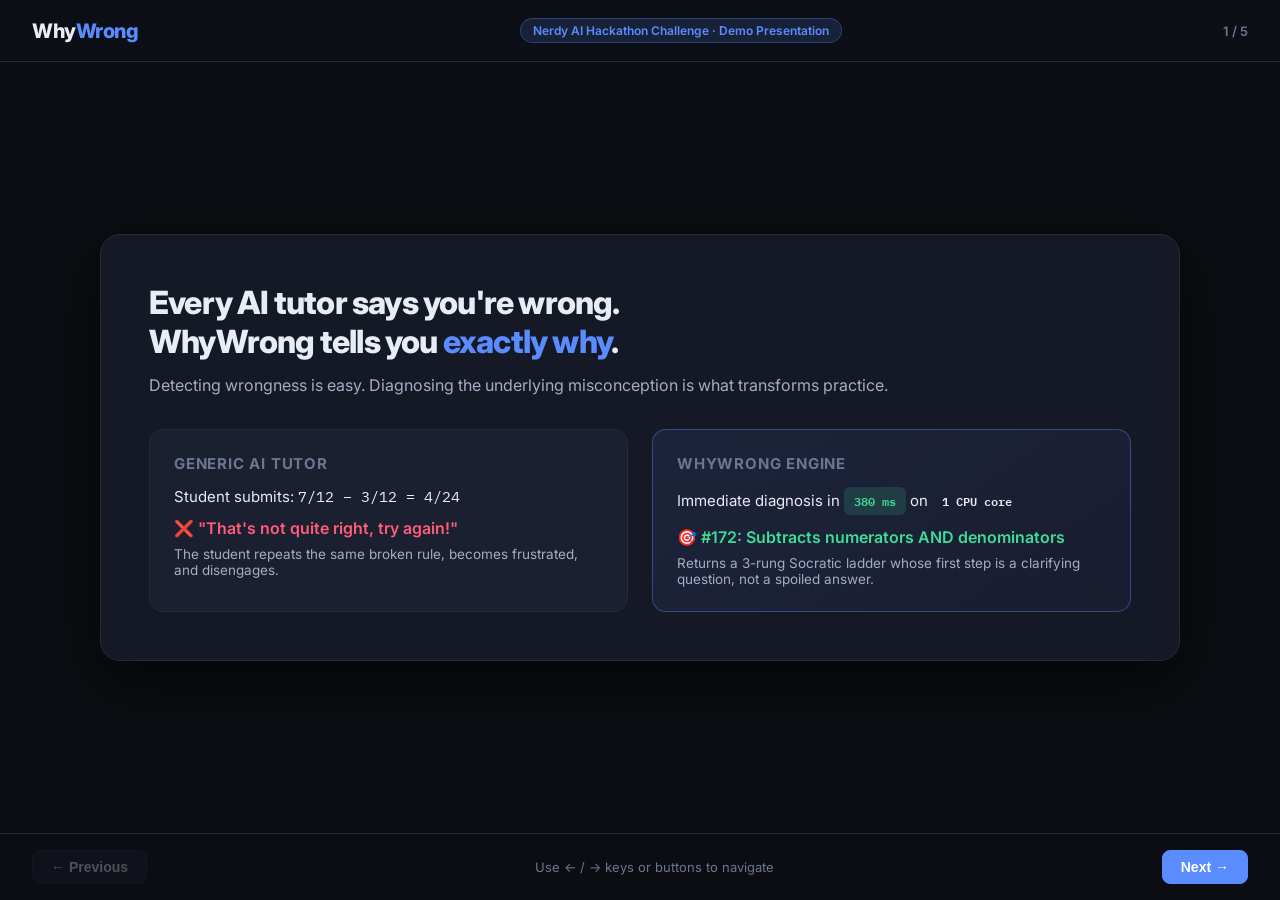
==== submission/slides.html @ 695586fb "feat: Initial release of WhyWrong for Nerdy AI Hackathon" ====
<!doctype html>
<html lang="en">
<head>
<meta charset="utf-8">
<meta name="viewport" content="width=device-width,initial-scale=1">
<title>WhyWrong — Presentation Deck (Nerdy AI Hackathon)</title>
<link rel="stylesheet" href="https://fonts.googleapis.com/css2?family=Inter:wght@400;500;600;700;800&family=IBM+Plex+Mono:wght@400;600&display=swap">
<style>
:root {
  --bg: #0b0d12; --panel: #151925; --panel2: #1b2030; --line: #252b3d;
  --ink: #e8ecf5; --ink2: #a3adc4; --ink3: #6b7690;
  --accent: #5b8cff; --accent2: #7c5cff; --good: #3ddc97; --warn: #ffb545; --bad: #ff5c7a;
}
* { box-sizing: border-box; margin: 0; padding: 0; }
body {
  background: var(--bg); color: var(--ink); font-family: 'Inter', sans-serif;
  height: 100vh; overflow: hidden; display: flex; flex-direction: column;
}
header {
  padding: 18px 32px; border-bottom: 1px solid var(--line); display: flex;
  align-items: center; justify-content: space-between; background: rgba(14,17,24,0.8);
  backdrop-filter: blur(10px);
}
.brand { font-size: 20px; font-weight: 800; letter-spacing: -0.5px; }
.brand span { color: var(--accent); }
.badge {
  background: rgba(91,140,255,0.15); color: var(--accent); border: 1px solid rgba(91,140,255,0.3);
  padding: 4px 12px; border-radius: 20px; font-size: 12px; font-weight: 600;
}
.slide-container {
  flex: 1; display: flex; align-items: center; justify-content: center; padding: 30px;
}
.slide {
  display: none; width: 100%; max-width: 1080px; background: var(--panel);
  border: 1px solid var(--line); border-radius: 20px; padding: 48px;
  box-shadow: 0 20px 60px rgba(0,0,0,0.5); animation: fade 0.3s ease;
}
.slide.active { display: block; }
@keyframes fade { from { opacity: 0; transform: translateY(8px); } to { opacity: 1; transform: none; } }
h2 { font-size: 32px; font-weight: 800; letter-spacing: -0.8px; margin-bottom: 12px; }
.sub { font-size: 16px; color: var(--ink2); margin-bottom: 32px; line-height: 1.5; }
.grid-2 { display: grid; grid-template-columns: 1fr 1fr; gap: 24px; }
.grid-3 { display: grid; grid-template-columns: repeat(3, 1fr); gap: 20px; }
.card { background: var(--panel2); border: 1px solid var(--line); border-radius: 14px; padding: 24px; }
.card.highlight { border-color: rgba(91,140,255,0.4); background: linear-gradient(145deg, rgba(91,140,255,0.1), rgba(124,92,255,0.05)); }
.card h3 { font-size: 15px; text-transform: uppercase; letter-spacing: 0.8px; color: var(--ink3); margin-bottom: 14px; font-weight: 700; }
.stat-val { font-size: 40px; font-weight: 800; font-family: 'IBM Plex Mono', monospace; color: var(--accent); margin-bottom: 6px; }
.stat-label { font-size: 13px; color: var(--ink2); }
.pill { display: inline-block; padding: 4px 10px; border-radius: 6px; font-size: 12px; font-weight: 600; font-family: 'IBM Plex Mono', monospace; }
.pill.good { background: rgba(61,220,151,0.15); color: var(--good); }
.pill.warn { background: rgba(255,181,69,0.15); color: var(--warn); }
.pill.bad { background: rgba(255,92,122,0.15); color: var(--bad); }
footer {
  padding: 16px 32px; border-top: 1px solid var(--line); display: flex;
  align-items: center; justify-content: space-between; background: var(--bg);
}
.nav-btn {
  background: var(--panel2); border: 1px solid var(--line); color: var(--ink);
  padding: 8px 18px; border-radius: 8px; font-size: 14px; font-weight: 600;
  cursor: pointer; transition: 0.15s;
}
.nav-btn:hover { background: var(--line); }
.nav-btn.primary { background: var(--accent); border-color: var(--accent); color: #fff; }
.nav-btn:disabled { opacity: 0.3; cursor: not-allowed; }
.mono { font-family: 'IBM Plex Mono', monospace; }
</style>
</head>
<body>

<header>
  <div class="brand">Why<span>Wrong</span></div>
  <span class="badge">Nerdy AI Hackathon Challenge · Demo Presentation</span>
  <div id="slide-num" style="color:var(--ink3); font-size:13px; font-weight:600;">1 / 5</div>
</header>

<div class="slide-container">

  <!-- SLIDE 1 -->
  <div class="slide active" id="s1">
    <h2>Every AI tutor says you're wrong.<br>WhyWrong tells you <span style="color:var(--accent)">exactly why</span>.</h2>
    <p class="sub">Detecting wrongness is easy. Diagnosing the underlying misconception is what transforms practice.</p>
    <div class="grid-2">
      <div class="card">
        <h3>Generic AI Tutor</h3>
        <p style="font-size:15px; margin-bottom:12px;">Student submits: <code class="mono">7/12 − 3/12 = 4/24</code></p>
        <p style="color:var(--bad); font-weight:600; margin-bottom:8px;">❌ "That's not quite right, try again!"</p>
        <p style="font-size:13.5px; color:var(--ink2);">The student repeats the same broken rule, becomes frustrated, and disengages.</p>
      </div>
      <div class="card highlight">
        <h3>WhyWrong Engine</h3>
        <p style="font-size:15px; margin-bottom:12px;">Immediate diagnosis in <span class="pill good">380 ms</span> on <span class="pill">1 CPU core</span></p>
        <p style="color:var(--good); font-weight:600; margin-bottom:8px;">🎯 #172: Subtracts numerators AND denominators</p>
        <p style="font-size:13.5px; color:var(--ink2);">Returns a 3-rung Socratic ladder whose first step is a clarifying question, not a spoiled answer.</p>
      </div>
    </div>
  </div>

  <!-- SLIDE 2 -->
  <div class="slide" id="s2">
    <h2>Three Surfaces, One Diagnostic Engine</h2>
    <p class="sub">Tailored intelligence for both student self-learning and live 1-on-1 tutor instruction.</p>
    <div class="grid-3">
      <div class="card">
        <h3>1. Student Practice</h3>
        <p style="font-size:14px; color:var(--ink2); margin-bottom:12px;">Immediate diagnosis upon error. Socratic hint ladder guides them without giving away the solution.</p>
        <span class="pill good">Confidence Scored</span>
      </div>
      <div class="card highlight">
        <h3>2. Tutor Session Intelligence</h3>
        <p style="font-size:14px; color:var(--ink2); margin-bottom:12px;">Collapses 6 distinct errors across 4 topics into <strong>one root cause</strong>, with a recommended opening question and check probes.</p>
        <span class="pill warn">Live Root-Cause Alert</span>
      </div>
      <div class="card">
        <h3>3. Adaptive Sequencing</h3>
        <p style="font-size:14px; color:var(--ink2); margin-bottom:12px;">Selects the next practice problem to specifically test whether that exact broken rule was cleared.</p>
        <span class="pill">Targeted Probing</span>
      </div>
    </div>
  </div>

  <!-- SLIDE 3 -->
  <div class="slide" id="s3">
    <h2>The Architecture: The Finite Taxonomy Bet</h2>
    <p class="sub">Heavy GPU training done offline once. Production is a fast, cheap CPU lookup.</p>
    <div class="grid-2">
      <div class="card">
        <h3>Offline Pipeline (Our A100s — Run Once)</h3>
        <ul style="font-size:13.5px; color:var(--ink2); line-height:1.7; padding-left:18px;">
          <li><strong>Synthetic Augmentation:</strong> Qwen2.5-7B generated 17,490 questions for 1,498 zero-shot misconceptions.</li>
          <li><strong>Retriever Fine-Tuning:</strong> BGE-small (33M) with hard-negative mining.</li>
          <li><strong>Teacher &amp; Distillation:</strong> 7B LoRA teacher &rarr; distilled into 22M MiniLM.</li>
          <li><strong>Explanation Precompute:</strong> Pre-stored Socratic ladders for all 2,587 misconceptions.</li>
        </ul>
      </div>
      <div class="card highlight">
        <h3>Production (1 CPU Core — Zero GPUs)</h3>
        <ul style="font-size:13.5px; color:var(--ink2); line-height:1.7; padding-left:18px;">
          <li><strong>Bi-Encoder INT8 ONNX:</strong> 2,587 &times; 384 matrix NumPy matmul (3.9 MB).</li>
          <li><strong>Cross-Encoder INT8 ONNX:</strong> Reranks top-25 down to top-1.</li>
          <li><strong>Primary-Key DB Lookup:</strong> SQLite fetches instant pedagogical hints.</li>
          <li><strong>FastAPI:</strong> Under 150 MB RAM, sub-400ms latency.</li>
        </ul>
      </div>
    </div>
  </div>

  <!-- SLIDE 4 -->
  <div class="slide" id="s4">
    <h2>Proven Benchmark &amp; 264× Cost Advantage</h2>
    <p class="sub">Evaluated on the frozen NeurIPS 2024 Eedi competition dataset (882 held-out test queries).</p>
    <div class="grid-3">
      <div class="card">
        <div class="stat-val">0.261</div>
        <div class="stat-label">MAP@25 Score (vs 0.153 Off-the-Shelf Baseline)</div>
      </div>
      <div class="card highlight">
        <div class="stat-val">264×</div>
        <div class="stat-label">Cheaper than Frontier LLM APIs ($0.002 vs $1.15 / 1k)</div>
      </div>
      <div class="card">
        <div class="stat-val">380 ms</div>
        <div class="stat-label">p50 CPU Latency (No GPU, No Cloud Network Lag)</div>
      </div>
    </div>
    <div class="card" style="margin-top:20px;">
      <p style="font-size:13.5px; color:var(--ink2); line-height:1.6;">
        <strong>The Key Insight:</strong> Frontier LLMs are too slow and expensive to evaluate in the live interactive hot path of every student response. WhyWrong runs the big model once in the kitchen — so serving is an instant, deterministic lookup at the table.
      </p>
    </div>
  </div>

  <!-- SLIDE 5 -->
  <div class="slide" id="s5">
    <h2>Honest Failure Analysis &amp; What's Next</h2>
    <p class="sub">A real engineering demo inspects where it fails — and how to fix it.</p>
    <div class="grid-2">
      <div class="card">
        <h3>Where It Fails Today</h3>
        <p style="font-size:13.5px; color:var(--ink2); line-height:1.6; margin-bottom:8px;">
          <strong>1. Missing Visuals:</strong> Questions requiring unrendered diagrams (e.g. tick marks on number lines).
        </p>
        <p style="font-size:13.5px; color:var(--ink2); line-height:1.6;">
          <strong>2. Ambiguous Distractors:</strong> Two misconceptions consistent with one student choice.
        </p>
      </div>
      <div class="card highlight">
        <h3>What We Build Next</h3>
        <p style="font-size:13.5px; color:var(--ink2); line-height:1.6; margin-bottom:8px;">
          <strong>Targeted Disambiguation:</strong> Rather than guess between near-twin labels, prompt the student with one diagnostic question.
        </p>
        <p style="font-size:13.5px; color:var(--ink2); line-height:1.6;">
          <strong>Beyond Math:</strong> Subject-agnostic taxonomy architecture applicable to science, grammar, and coding.
        </p>
      </div>
    </div>
  </div>

</div>

<footer>
  <button class="nav-btn" id="prev-btn" onclick="go(-1)">← Previous</button>
  <span style="font-size:13px; color:var(--ink3);">Use ← / → keys or buttons to navigate</span>
  <button class="nav-btn primary" id="next-btn" onclick="go(1)">Next →</button>
</footer>

<script>
let cur = 0;
const slides = document.querySelectorAll('.slide');
const total = slides.length;

function show(i) {
  slides[cur].classList.remove('active');
  cur = (i + total) % total;
  slides[cur].classList.add('active');
  document.getElementById('slide-num').textContent = `${cur + 1} / ${total}`;
  document.getElementById('prev-btn').disabled = (cur === 0);
  document.getElementById('next-btn').textContent = (cur === total - 1) ? 'Finish' : 'Next →';
}

function go(d) {
  if (cur + d >= 0 && cur + d < total) show(cur + d);
}

window.addEventListener('keydown', e => {
  if (e.key === 'ArrowRight' || e.key === ' ') go(1);
  if (e.key === 'ArrowLeft') go(-1);
});
show(0);
</script>
</body>
</html>
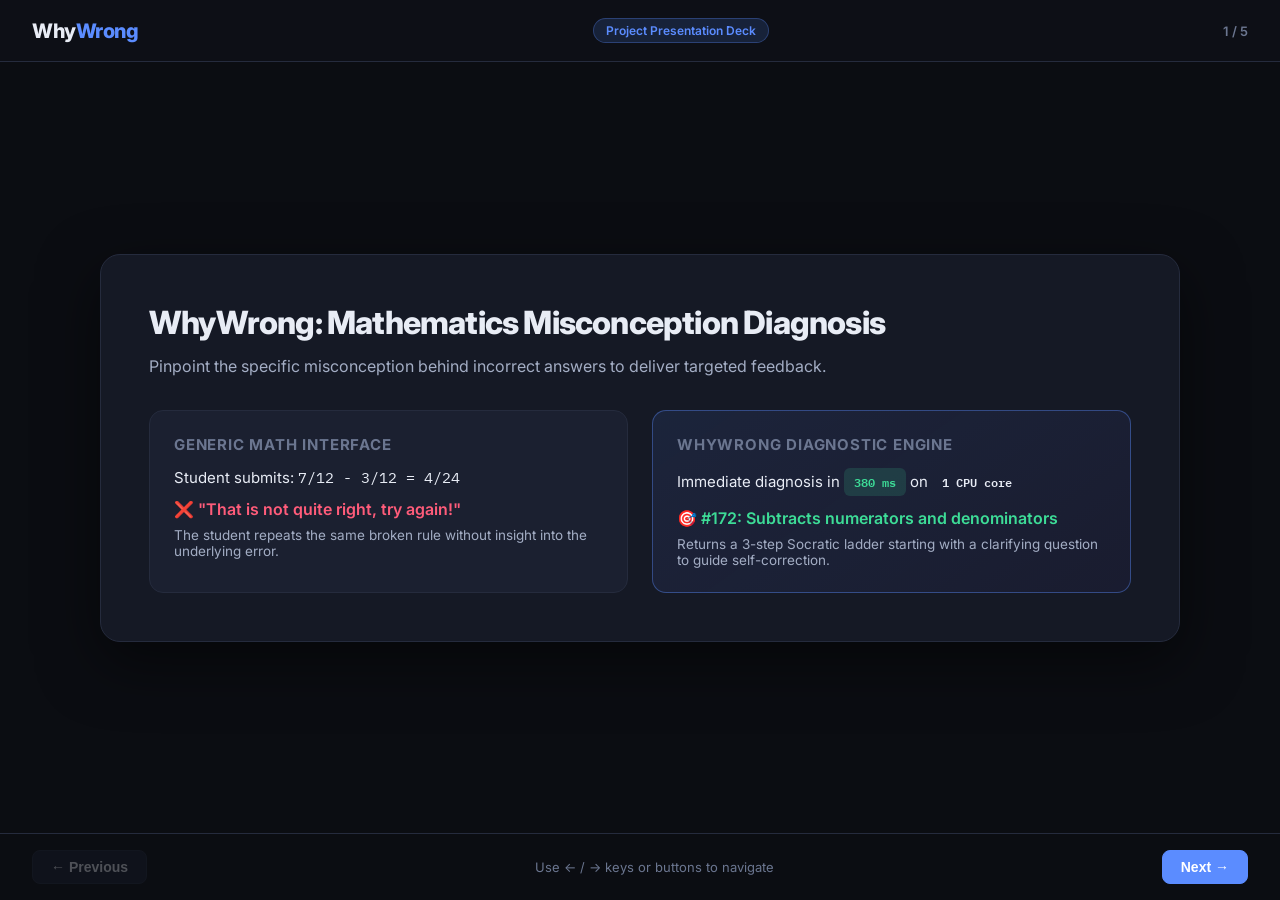
==== commit 53dc1ecc: "refactor: clean up typography, comments, and documentation" ====
--- a/submission/slides.html
+++ b/submission/slides.html
@@ -3,7 +3,7 @@
 <head>
 <meta charset="utf-8">
 <meta name="viewport" content="width=device-width,initial-scale=1">
-<title>WhyWrong — Presentation Deck (Nerdy AI Hackathon)</title>
+<title>WhyWrong: Project Presentation Deck</title>
 <link rel="stylesheet" href="https://fonts.googleapis.com/css2?family=Inter:wght@400;500;600;700;800&family=IBM+Plex+Mono:wght@400;600&display=swap">
 <style>
 :root {
@@ -69,7 +69,7 @@
 
 <header>
   <div class="brand">Why<span>Wrong</span></div>
-  <span class="badge">Nerdy AI Hackathon Challenge · Demo Presentation</span>
+  <span class="badge">Project Presentation Deck</span>
   <div id="slide-num" style="color:var(--ink3); font-size:13px; font-weight:600;">1 / 5</div>
 </header>
 
@@ -77,20 +77,20 @@
 
   <!-- SLIDE 1 -->
   <div class="slide active" id="s1">
-    <h2>Every AI tutor says you're wrong.<br>WhyWrong tells you <span style="color:var(--accent)">exactly why</span>.</h2>
-    <p class="sub">Detecting wrongness is easy. Diagnosing the underlying misconception is what transforms practice.</p>
+    <h2>WhyWrong: Mathematics Misconception Diagnosis</h2>
+    <p class="sub">Pinpoint the specific misconception behind incorrect answers to deliver targeted feedback.</p>
     <div class="grid-2">
       <div class="card">
-        <h3>Generic AI Tutor</h3>
-        <p style="font-size:15px; margin-bottom:12px;">Student submits: <code class="mono">7/12 − 3/12 = 4/24</code></p>
-        <p style="color:var(--bad); font-weight:600; margin-bottom:8px;">❌ "That's not quite right, try again!"</p>
-        <p style="font-size:13.5px; color:var(--ink2);">The student repeats the same broken rule, becomes frustrated, and disengages.</p>
-      </div>
-      <div class="card highlight">
-        <h3>WhyWrong Engine</h3>
+        <h3>Generic Math Interface</h3>
+        <p style="font-size:15px; margin-bottom:12px;">Student submits: <code class="mono">7/12 - 3/12 = 4/24</code></p>
+        <p style="color:var(--bad); font-weight:600; margin-bottom:8px;">❌ "That is not quite right, try again!"</p>
+        <p style="font-size:13.5px; color:var(--ink2);">The student repeats the same broken rule without insight into the underlying error.</p>
+      </div>
+      <div class="card highlight">
+        <h3>WhyWrong Diagnostic Engine</h3>
         <p style="font-size:15px; margin-bottom:12px;">Immediate diagnosis in <span class="pill good">380 ms</span> on <span class="pill">1 CPU core</span></p>
-        <p style="color:var(--good); font-weight:600; margin-bottom:8px;">🎯 #172: Subtracts numerators AND denominators</p>
-        <p style="font-size:13.5px; color:var(--ink2);">Returns a 3-rung Socratic ladder whose first step is a clarifying question, not a spoiled answer.</p>
+        <p style="color:var(--good); font-weight:600; margin-bottom:8px;">🎯 #172: Subtracts numerators and denominators</p>
+        <p style="font-size:13.5px; color:var(--ink2);">Returns a 3-step Socratic ladder starting with a clarifying question to guide self-correction.</p>
       </div>
     </div>
   </div>
@@ -120,11 +120,11 @@
 
   <!-- SLIDE 3 -->
   <div class="slide" id="s3">
-    <h2>The Architecture: The Finite Taxonomy Bet</h2>
-    <p class="sub">Heavy GPU training done offline once. Production is a fast, cheap CPU lookup.</p>
+    <h2>Architecture &amp; Distillation Pipeline</h2>
+    <p class="sub">Heavy model distillation done offline. Production serving is a lightweight CPU lookup.</p>
     <div class="grid-2">
       <div class="card">
-        <h3>Offline Pipeline (Our A100s — Run Once)</h3>
+        <h3>Offline Pipeline (GPU Training)</h3>
         <ul style="font-size:13.5px; color:var(--ink2); line-height:1.7; padding-left:18px;">
           <li><strong>Synthetic Augmentation:</strong> Qwen2.5-7B generated 17,490 questions for 1,498 zero-shot misconceptions.</li>
           <li><strong>Retriever Fine-Tuning:</strong> BGE-small (33M) with hard-negative mining.</li>
@@ -133,7 +133,7 @@
         </ul>
       </div>
       <div class="card highlight">
-        <h3>Production (1 CPU Core — Zero GPUs)</h3>
+        <h3>Production Serving (1 CPU Core)</h3>
         <ul style="font-size:13.5px; color:var(--ink2); line-height:1.7; padding-left:18px;">
           <li><strong>Bi-Encoder INT8 ONNX:</strong> 2,587 &times; 384 matrix NumPy matmul (3.9 MB).</li>
           <li><strong>Cross-Encoder INT8 ONNX:</strong> Reranks top-25 down to top-1.</li>
@@ -146,50 +146,50 @@
 
   <!-- SLIDE 4 -->
   <div class="slide" id="s4">
-    <h2>Proven Benchmark &amp; 264× Cost Advantage</h2>
-    <p class="sub">Evaluated on the frozen NeurIPS 2024 Eedi competition dataset (882 held-out test queries).</p>
+    <h2>Evaluation &amp; Cost Efficiency</h2>
+    <p class="sub">Evaluated on the held-out NeurIPS 2024 Eedi competition dataset (882 test queries).</p>
     <div class="grid-3">
       <div class="card">
         <div class="stat-val">0.261</div>
-        <div class="stat-label">MAP@25 Score (vs 0.153 Off-the-Shelf Baseline)</div>
+        <div class="stat-label">MAP@25 Score (vs 0.153 baseline)</div>
       </div>
       <div class="card highlight">
         <div class="stat-val">264×</div>
-        <div class="stat-label">Cheaper than Frontier LLM APIs ($0.002 vs $1.15 / 1k)</div>
+        <div class="stat-label">Cost Advantage vs Frontier APIs ($0.002 vs $1.15 / 1k)</div>
       </div>
       <div class="card">
         <div class="stat-val">380 ms</div>
-        <div class="stat-label">p50 CPU Latency (No GPU, No Cloud Network Lag)</div>
+        <div class="stat-label">p50 CPU Latency (Local Inference)</div>
       </div>
     </div>
     <div class="card" style="margin-top:20px;">
       <p style="font-size:13.5px; color:var(--ink2); line-height:1.6;">
-        <strong>The Key Insight:</strong> Frontier LLMs are too slow and expensive to evaluate in the live interactive hot path of every student response. WhyWrong runs the big model once in the kitchen — so serving is an instant, deterministic lookup at the table.
+        <strong>Key Architectural Finding:</strong> Offline precomputation of pedagogical hints over a bounded 2,587-class taxonomy eliminates live LLM latency, enabling sub-400ms local CPU inference at a fraction of cloud API costs.
       </p>
     </div>
   </div>
 
   <!-- SLIDE 5 -->
   <div class="slide" id="s5">
-    <h2>Honest Failure Analysis &amp; What's Next</h2>
-    <p class="sub">A real engineering demo inspects where it fails — and how to fix it.</p>
+    <h2>Failure Analysis &amp; Next Steps</h2>
+    <p class="sub">Analysis of held-out test cases where predictions diverged from gold labels.</p>
     <div class="grid-2">
       <div class="card">
-        <h3>Where It Fails Today</h3>
+        <h3>Current Failure Modes</h3>
         <p style="font-size:13.5px; color:var(--ink2); line-height:1.6; margin-bottom:8px;">
           <strong>1. Missing Visuals:</strong> Questions requiring unrendered diagrams (e.g. tick marks on number lines).
         </p>
         <p style="font-size:13.5px; color:var(--ink2); line-height:1.6;">
-          <strong>2. Ambiguous Distractors:</strong> Two misconceptions consistent with one student choice.
-        </p>
-      </div>
-      <div class="card highlight">
-        <h3>What We Build Next</h3>
+          <strong>2. Ambiguous Distractors:</strong> Two distinct misconceptions consistent with one student choice.
+        </p>
+      </div>
+      <div class="card highlight">
+        <h3>Next Iteration</h3>
         <p style="font-size:13.5px; color:var(--ink2); line-height:1.6; margin-bottom:8px;">
-          <strong>Targeted Disambiguation:</strong> Rather than guess between near-twin labels, prompt the student with one diagnostic question.
+          <strong>Targeted Disambiguation:</strong> Rather than guessing between overlapping labels, prompt the student with one diagnostic follow-up question.
         </p>
         <p style="font-size:13.5px; color:var(--ink2); line-height:1.6;">
-          <strong>Beyond Math:</strong> Subject-agnostic taxonomy architecture applicable to science, grammar, and coding.
+          <strong>Cross-Discipline Taxonomy:</strong> Generalize the taxonomy retrieval architecture to science, grammar, and computer science.
         </p>
       </div>
     </div>
